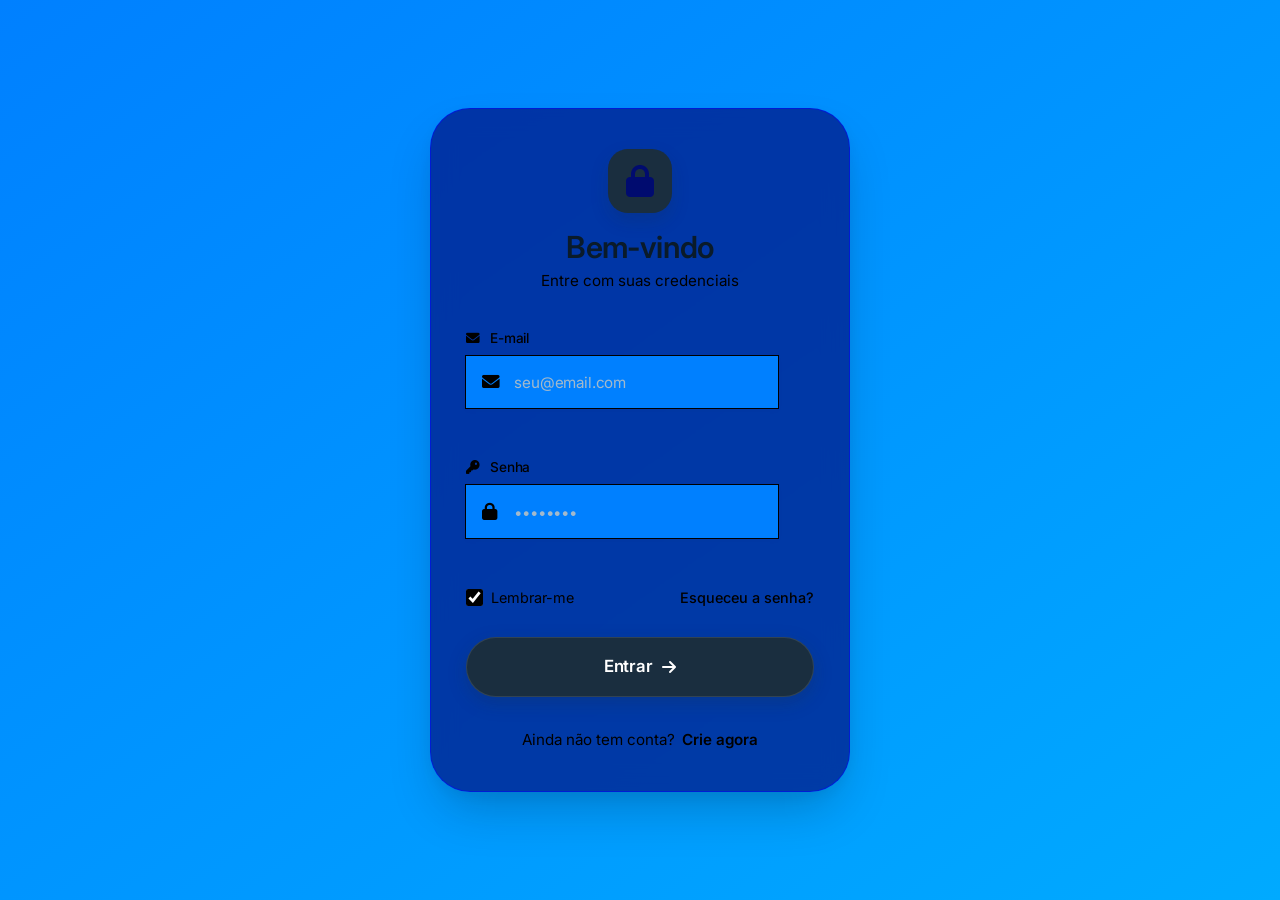
==== bola/index.html @ 96d5efcc "fazendo a parte do cadastro" ====
<!DOCTYPE html>
<html lang="pt-BR">
<head>
    <link href="https://cdn.jsdelivr.net/npm/bootstrap@5.3.8/dist/css/bootstrap.min.css" rel="stylesheet">
    <script src="https://cdn.jsdelivr.net/npm/bootstrap@5.3.8/dist/js/bootstrap.bundle.min.js"></script>
    <script class="js"></script>
    <link rel="stylesheet" href="style.css">
     <meta charset="UTF-8">
  <meta name="viewport" content="width=device-width, initial-scale=1.0">
  <title>Login · Modelo</title>
  <!-- Google Fonts para uma tipografia clean -->
  <link rel="preconnect" href="https://fonts.googleapis.com">
  <link rel="preconnect" href="https://fonts.gstatic.com" crossorigin>
  <link href="https://fonts.googleapis.com/css2?family=Inter:opsz,wght@14..32,400;14..32,500;14..32,600&display=swap" rel="stylesheet">
  <!-- Font Awesome 6 (ícones) -->
  <link rel="stylesheet" href="https://cdnjs.cloudflare.com/ajax/libs/font-awesome/6.0.0-beta3/css/all.min.css">
  <style>
    * {
      margin: 0;
      padding: 0;
      box-sizing: border-box;
    }


  </style>
</head>
<body>
  <div class="login-card" role="main" aria-label="Painel de login">
    <!-- cabeçalho -->
    <div class="login-header">
      <div class="icon-logo">
        <i class="fas fa-lock"></i>
      </div>
      <h1>Bem-vindo</h1>
      <p>Entre com suas credenciais</p>
    </div>

    <!-- formulário -->
    <form id="loginForm" novalidate>
      <!-- campo e-mail -->
      <div class="input-group" id="emailGroup">
        <label for="email"><i class="fas fa-envelope" style="margin-right: 6px;"></i> E-mail</label>
        <div class="input-wrapper">
          <i class="fas fa-envelope"></i>
          <input 
            type="email" 
            id="email" 
            placeholder="seu@email.com" 
            autocomplete="email"
            required
          >
        </div>
        <div class="error-message" id="emailError">E-mail inválido</div>
      </div>

      <!-- campo senha -->
      <div class="input-group" id="passwordGroup">
        <label for="password"><i class="fas fa-key" style="margin-right: 6px;"></i> Senha</label>
        <div class="input-wrapper">
          <i class="fas fa-lock"></i>
          <input 
            type="password" 
            id="password" 
            placeholder="••••••••" 
            autocomplete="current-password"
            required
            minlength="6"
          >
        </div>
        <div class="error-message" id="passwordError">Mínimo 6 caracteres</div>
      </div>

      <!-- opções -->
      <div class="login-options">
        <label class="remember">
          <input type="checkbox" checked> Lembrar-me
        </label>
        <div class="forgot">
          <a href="#" aria-label="Recuperar senha">Esqueceu a senha?</a>
        </div>
      </div>

      <!-- botão -->
      <button type="submit" class="btn-login" id="loginBtn">
        <span>Entrar</span>
        <i class="fas fa-arrow-right"></i>
      </button>

      <!-- mensagem de sucesso (exibida via JS) -->
      <div class="login-success" id="loginSuccess">
        <i class="fas fa-check-circle"></i> Login simulado com sucesso!
      </div>
    </form>

    <!-- rodapé cadastro -->
    <div class="signup-footer">
      Ainda não tem conta? <a href="#">Crie agora</a>
    </div>
  </div>

  <script>
---- bola/style.css ----
body {
    font-family: 'Inter', sans-serif;
    min-height: 100vh;
    display: flex;
    align-items: center;
    justify-content: center;
    background: linear-gradient(145deg, #0080ff 0%, #00aaff 100%);
    padding: 1.5rem;
  }

  /* Card principal – elevado e com vidro fosco */
  .login-card {
    background: rgba(0, 17, 129, 0.7);
    backdrop-filter: blur(12px);
    -webkit-backdrop-filter: blur(12px);
    border-radius: 2.5rem;
    box-shadow: 0 25px 50px -12px rgba(0, 20, 30, 0.25), 0 4px 18px rgba(0, 0, 0, 0.05);
    padding: 2.5rem 2.2rem;
    max-width: 420px;
    width: 100%;
    border: 1px solid rgba(0, 0, 255, 0.5);
    transition: box-shadow 0.3s ease, transform 0.2s;
  }

  .login-card:hover {
    box-shadow: 0 30px 60px -14px rgba(0, 40, 60, 0.3);
    transform: translateY(-2px);
  }

  /* Cabeçalho */
  .login-header {
    text-align: center;
    margin-bottom: 2.2rem;
  }

  .login-header .icon-logo {
    display: inline-flex;
    align-items: center;
    justify-content: center;
    background: #1a2e3f;
    color: rgb(0, 11, 111);
    width: 64px;
    height: 64px;
    border-radius: 20px;
    font-size: 2rem;
    margin-bottom: 1rem;
    box-shadow: 0 8px 18px rgba(26, 46, 63, 0.2);
    transition: background 0.2s;
  }

  .login-header h1 {
    font-weight: 600;
    font-size: 1.9rem;
    letter-spacing: -0.02em;
    color: #0a1b2a;
    margin-bottom: 0.3rem;
  }

  .login-header p {
    color: #000000;
    font-weight: 400;
    font-size: 0.95rem;
  }

  /* Campos do formulário */
  .input-group {
    margin-bottom: 1.5rem;
    position: relative;
  }

  .input-group label {
    display: block;
    font-size: 0.85rem;
    font-weight: 500;
    color: #000000;
    margin-bottom: 0.4rem;
    letter-spacing: -0.01em;
  }

  .input-group .input-wrapper {
    position: relative;
    display: flex;
    align-items: center;
    background: rgb(0, 128, 255);
    border-radius: 1.4rem;
    border: 1.5px solid #000000;
    transition: border-color 0.2s, box-shadow 0.2s;
    box-shadow: 0 2px 6px rgba(0, 0, 0, 0.02);
  }

  .input-group .input-wrapper:focus-within {
    border-color: #1a5a7a;
    box-shadow: 0 4px 12px rgba(26, 90, 122, 0.15);
  }

  .input-group .input-wrapper i {
    position: absolute;
    left: 1rem;
    color: #000000;
    font-size: 1.1rem;
    pointer-events: none;
    transition: color 0.2s;
  }

  .input-group .input-wrapper:focus-within i {
    color: #1a5a7a;
  }

  .input-group input {
    width: 100%;
    padding: 0.9rem 1rem 0.9rem 3rem;
    border: none;
    background: transparent;
    font-family: 'Inter', sans-serif;
    font-size: 1rem;
    font-weight: 500;
    color: #0a1b2a;
    outline: none;
    border-radius: 1.4rem;
    letter-spacing: -0.01em;
  }

  .input-group input::placeholder {
    color: #a3b9cb;
    font-weight: 400;
    font-size: 0.95rem;
  }

  /* opções (lembrar + esqueceu) */
  .login-options {
    display: flex;
    align-items: center;
    justify-content: space-between;
    margin: 1.2rem 0 1.8rem;
    font-size: 0.9rem;
  }

  .login-options .remember {
    display: flex;
    align-items: center;
    gap: 0.5rem;
    color: #000000;
    cursor: pointer;
  }

  .login-options .remember input[type="checkbox"] {
    width: 17px;
    height: 17px;
    accent-color: #000000;
    border-radius: 5px;
    cursor: pointer;
  }

  .login-options .forgot a {
    color: #000000;
    text-decoration: none;
    font-weight: 500;
    border-bottom: 1px solid transparent;
    transition: border-color 0.2s;
  }

  .login-options .forgot a:hover {
    border-color: #1a5a7a;
  }

  /* Botão principal */
  .btn-login {
    width: 100%;
    background: #1a2e3f;
    border: none;
    padding: 1rem;
    border-radius: 3rem;
    color: white;
    font-weight: 600;
    font-size: 1.05rem;
    font-family: 'Inter', sans-serif;
    letter-spacing: -0.01em;
    display: flex;
    align-items: center;
    justify-content: center;
    gap: 0.6rem;
    cursor: pointer;
    transition: background 0.25s, transform 0.1s, box-shadow 0.25s;
    box-shadow: 0 6px 18px rgba(26, 46, 63, 0.25);
    border: 1px solid rgba(255, 255, 255, 0.1);
  }

  .btn-login i {
    font-size: 1rem;
    transition: transform 0.2s;
  }

  .btn-login:hover {
    background: #0f283b;
    box-shadow: 0 8px 24px rgba(26, 46, 63, 0.35);
    transform: scale(1.01);
  }

  .btn-login:active {
    transform: scale(0.97);
  }

  .btn-login:hover i {
    transform: translateX(4px);
  }

  /* rodapé cadastro */
  .signup-footer {
    text-align: center;
    margin-top: 2rem;
    color: #000000;
    font-size: 0.95rem;
  }

  .signup-footer a {
    color: #000000;
    font-weight: 600;
    text-decoration: none;
    border-bottom: 1px solid transparent;
    transition: border-color 0.2s;
    margin-left: 0.2rem;
  }

  .signup-footer a:hover {
    border-color: #1a5a7a;
  }

  /* validação / mensagem de erro (dinâmica com JS) */
  .input-group .error-message {
    font-size: 0.75rem;
    color: #c73a3a;
    margin-top: 0.3rem;
    margin-left: 0.5rem;
    font-weight: 500;
    min-height: 1.2rem;
    opacity: 0;
    transition: opacity 0.2s ease;
  }

  .input-group .error-message.show {
    opacity: 1;
  }

  .input-group.error .input-wrapper {
    border-color: #c73a3a;
    box-shadow: 0 2px 8px rgba(199, 58, 58, 0.12);
  }

  .input-group.error .input-wrapper:focus-within {
    border-color: #c73a3a;
    box-shadow: 0 4px 12px rgba(199, 58, 58, 0.2);
  }

  .input-group.error .input-wrapper i {
    color: #c73a3a;
  }

  /* feedback visual para sucesso (pequeno) */
  .login-success {
    display: none;
    background: #4000ff;
    color: #0f4c3a;
    border-radius: 3rem;
    padding: 0.7rem 1rem;
    text-align: center;
    font-weight: 500;
    font-size: 0.9rem;
    margin-top: 1.2rem;
    border: 1px solid #b7dfd0;
    align-items: center;
    justify-content: center;
    gap: 0.5rem;
  }

  .login-success.show {
    display: flex;
  }

  /* responsividade */
  @media (max-width: 480px) {
    .login-card {
      padding: 2rem 1.5rem;
      border-radius: 2rem;
    }
    .login-header h1 {
      font-size: 1.7rem;
    }
    .input-group input {
      padding: 0.8rem 1rem 0.8rem 2.8rem;
      font-size: 0.95rem;
    }
    .login-options {
      flex-direction: column;
      align-items: flex-start;
      gap: 0.5rem;
    }
  }
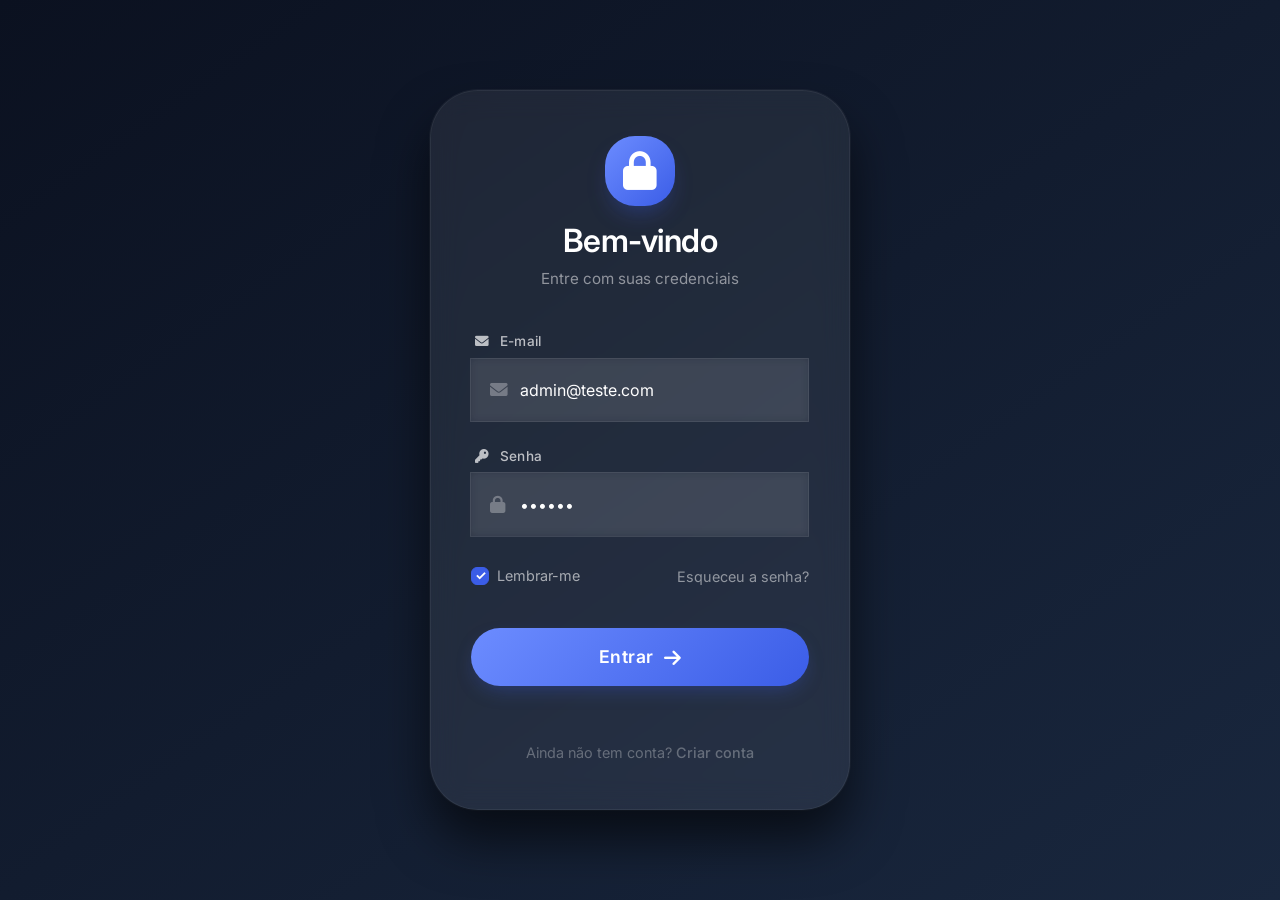
==== commit c0082553: "area do cadatros e vendo onde salva os dados" ====
--- a/bola/index.html
+++ b/bola/index.html
@@ -1,101 +1,160 @@
 <!DOCTYPE html>
 <html lang="pt-BR">
 <head>
+    <meta charset="UTF-8">
+    <meta name="viewport" content="width=device-width, initial-scale=1.0">
+    <title>Login · Modelo</title>
+
+    <!-- BIBLIOTECAS EXTERNAS -->
     <link href="https://cdn.jsdelivr.net/npm/bootstrap@5.3.8/dist/css/bootstrap.min.css" rel="stylesheet">
-    <script src="https://cdn.jsdelivr.net/npm/bootstrap@5.3.8/dist/js/bootstrap.bundle.min.js"></script>
-    <script class="js"></script>
+    <link rel="preconnect" href="https://fonts.googleapis.com">
+    <link rel="preconnect" href="https://fonts.gstatic.com" crossorigin>
+    <link href="https://fonts.googleapis.com/css2?family=Inter:opsz,wght@14..32,400;14..32,500;14..32,600&display=swap" rel="stylesheet">
+    <link rel="stylesheet" href="https://cdnjs.cloudflare.com/ajax/libs/font-awesome/6.0.0-beta3/css/all.min.css">
+    <!-- ===== SEU CSS ===== -->
     <link rel="stylesheet" href="style.css">
-     <meta charset="UTF-8">
-  <meta name="viewport" content="width=device-width, initial-scale=1.0">
-  <title>Login · Modelo</title>
-  <!-- Google Fonts para uma tipografia clean -->
-  <link rel="preconnect" href="https://fonts.googleapis.com">
-  <link rel="preconnect" href="https://fonts.gstatic.com" crossorigin>
-  <link href="https://fonts.googleapis.com/css2?family=Inter:opsz,wght@14..32,400;14..32,500;14..32,600&display=swap" rel="stylesheet">
-  <!-- Font Awesome 6 (ícones) -->
-  <link rel="stylesheet" href="https://cdnjs.cloudflare.com/ajax/libs/font-awesome/6.0.0-beta3/css/all.min.css">
-  <style>
-    * {
-      margin: 0;
-      padding: 0;
-      box-sizing: border-box;
-    }
-
-
-  </style>
 </head>
 <body>
-  <div class="login-card" role="main" aria-label="Painel de login">
-    <!-- cabeçalho -->
-    <div class="login-header">
-      <div class="icon-logo">
-        <i class="fas fa-lock"></i>
-      </div>
-      <h1>Bem-vindo</h1>
-      <p>Entre com suas credenciais</p>
+    <div class="login-card" role="main" aria-label="Painel de login">
+        <!-- CABEÇALHO -->
+        <div class="login-header">
+            <div class="icon-logo">
+                <i class="fas fa-lock"></i>
+            </div>
+            <h1 id="panelTitle">Bem-vindo</h1>
+            <p id="panelSubtitle">Entre com suas credenciais</p>
+        </div>
+
+        <!-- PAINEL LOGIN -->
+        <div id="loginPanel">
+            <form class="auth-form" id="loginForm" novalidate>
+                <!-- E-mail -->
+                <div class="input-group" id="emailGroup">
+                    <label for="email">
+                        <i class="fas fa-envelope" style="margin-right: 6px;"></i> E-mail
+                    </label>
+                    <div class="input-wrapper">
+                        <i class="fas fa-envelope"></i>
+                        <input type="email" id="email" placeholder="seu@email.com" autocomplete="email" required>
+                    </div>
+                    <div class="error-message" id="emailError">E-mail inválido</div>
+                </div>
+
+                <!-- Senha -->
+                <div class="input-group" id="passwordGroup">
+                    <label for="password">
+                        <i class="fas fa-key" style="margin-right: 6px;"></i> Senha
+                    </label>
+                    <div class="input-wrapper">
+                        <i class="fas fa-lock"></i>
+                        <input type="password" id="password" placeholder="••••••••" autocomplete="current-password" required minlength="6">
+                    </div>
+                    <div class="error-message" id="passwordError">Mínimo 6 caracteres</div>
+                </div>
+
+                <!-- Opções -->
+                <div class="login-options">
+                    <label class="remember">
+                        <input type="checkbox" id="rememberCheck" checked> Lembrar-me
+                    </label>
+                    <div class="forgot">
+                        <a href="#" id="forgotLink" aria-label="Recuperar senha">Esqueceu a senha?</a>
+                    </div>
+                </div>
+
+                <!-- Botão Entrar -->
+                <button type="submit" class="btn-login" id="loginBtn">
+                    <span>Entrar</span>
+                    <i class="fas fa-arrow-right"></i>
+                </button>
+
+                <!-- Mensagem -->
+                <div class="login-success" id="loginSuccess">
+                    <i class="fas fa-check-circle"></i> 
+                    <span id="loginMsgText">Login simulado com sucesso!</span>
+                </div>
+            </form>
+
+            <div class="signup-footer">
+                Ainda não tem conta? <a id="showSignupLink">Criar conta</a>
+            </div>
+        </div>
+
+        <!-- PAINEL CRIAR CONTA -->
+        <div id="signupPanel">
+            <form class="auth-form" id="signupForm" novalidate>
+                <!-- Nome -->
+                <div class="input-group">
+                    <label for="signupName">
+                        <i class="fas fa-user" style="margin-right:6px;"></i> Nome completo
+                    </label>
+                    <div class="input-wrapper">
+                        <i class="fas fa-user"></i>
+                        <input type="text" id="signupName" placeholder="Seu nome" required>
+                    </div>
+                    <div class="error-message" id="signupNameError">Nome é obrigatório</div>
+                </div>
+
+                <!-- E-mail -->
+                <div class="input-group">
+                    <label for="signupEmail">
+                        <i class="fas fa-envelope" style="margin-right:6px;"></i> E-mail
+                    </label>
+                    <div class="input-wrapper">
+                        <i class="fas fa-envelope"></i>
+                        <input type="email" id="signupEmail" placeholder="seu@email.com" required>
+                    </div>
+                    <div class="error-message" id="signupEmailError">E-mail inválido</div>
+                </div>
+
+                <!-- Senha -->
+                <div class="input-group">
+                    <label for="signupPassword">
+                        <i class="fas fa-key" style="margin-right:6px;"></i> Senha
+                    </label>
+                    <div class="input-wrapper">
+                        <i class="fas fa-lock"></i>
+                        <input type="password" id="signupPassword" placeholder="Mínimo 6 caracteres" required minlength="6">
+                    </div>
+                    <div class="error-message" id="signupPasswordError">Mínimo 6 caracteres</div>
+                </div>
+
+                <!-- Confirmar senha -->
+                <div class="input-group">
+                    <label for="signupConfirm">
+                        <i class="fas fa-check-circle" style="margin-right:6px;"></i> Confirmar senha
+                    </label>
+                    <div class="input-wrapper">
+                        <i class="fas fa-check"></i>
+                        <input type="password" id="signupConfirm" placeholder="Digite novamente" required minlength="6">
+                    </div>
+                    <div class="error-message" id="signupConfirmError">As senhas não coincidem</div>
+                </div>
+
+                <!-- Botão Criar conta -->
+                <button type="submit" class="btn-login" id="signupBtn">
+                    <span>Criar conta</span>
+                    <i class="fas fa-user-plus"></i>
+                </button>
+
+                <!-- Mensagem -->
+                <div class="login-success" id="signupSuccess">
+                    <i class="fas fa-check-circle"></i> 
+                    <span id="signupMsgText">Conta criada com sucesso!</span>
+                </div>
+            </form>
+
+            <div class="signup-footer">
+                Já tem uma conta? <a id="showLoginLink">Entrar</a>
+            </div>
+        </div>
     </div>
 
-    <!-- formulário -->
-    <form id="loginForm" novalidate>
-      <!-- campo e-mail -->
-      <div class="input-group" id="emailGroup">
-        <label for="email"><i class="fas fa-envelope" style="margin-right: 6px;"></i> E-mail</label>
-        <div class="input-wrapper">
-          <i class="fas fa-envelope"></i>
-          <input 
-            type="email" 
-            id="email" 
-            placeholder="seu@email.com" 
-            autocomplete="email"
-            required
-          >
-        </div>
-        <div class="error-message" id="emailError">E-mail inválido</div>
-      </div>
-
-      <!-- campo senha -->
-      <div class="input-group" id="passwordGroup">
-        <label for="password"><i class="fas fa-key" style="margin-right: 6px;"></i> Senha</label>
-        <div class="input-wrapper">
-          <i class="fas fa-lock"></i>
-          <input 
-            type="password" 
-            id="password" 
-            placeholder="••••••••" 
-            autocomplete="current-password"
-            required
-            minlength="6"
-          >
-        </div>
-        <div class="error-message" id="passwordError">Mínimo 6 caracteres</div>
-      </div>
-
-      <!-- opções -->
-      <div class="login-options">
-        <label class="remember">
-          <input type="checkbox" checked> Lembrar-me
-        </label>
-        <div class="forgot">
-          <a href="#" aria-label="Recuperar senha">Esqueceu a senha?</a>
-        </div>
-      </div>
-
-      <!-- botão -->
-      <button type="submit" class="btn-login" id="loginBtn">
-        <span>Entrar</span>
-        <i class="fas fa-arrow-right"></i>
-      </button>
-
-      <!-- mensagem de sucesso (exibida via JS) -->
-      <div class="login-success" id="loginSuccess">
-        <i class="fas fa-check-circle"></i> Login simulado com sucesso!
-      </div>
-    </form>
-
-    <!-- rodapé cadastro -->
-    <div class="signup-footer">
-      Ainda não tem conta? <a href="#">Crie agora</a>
-    </div>
-  </div>
-
-  <script>+    <!-- ========================================== -->
+    <!-- ⚠️ LINK DO JAVASCRIPT (TEM QUE ESTAR AQUI) -->
+    <!-- ========================================== -->
+    <script src="https://cdn.jsdelivr.net/npm/bootstrap@5.3.8/dist/js/bootstrap.bundle.min.js"></script>
+    <script src="script.js"></script>
+    <!-- ⚠️ SE O JS ESTIVER EM OUTRA PASTA, use: src="js/script.js" -->
+</body>
+</html>
--- a/bola/style.css
+++ b/bola/style.css
@@ -1,297 +1,340 @@
-body {
-    font-family: 'Inter', sans-serif;
-    min-height: 100vh;
-    display: flex;
-    align-items: center;
-    justify-content: center;
-    background: linear-gradient(145deg, #0080ff 0%, #00aaff 100%);
-    padding: 1.5rem;
-  }
-
-  /* Card principal – elevado e com vidro fosco */
-  .login-card {
-    background: rgba(0, 17, 129, 0.7);
-    backdrop-filter: blur(12px);
-    -webkit-backdrop-filter: blur(12px);
-    border-radius: 2.5rem;
-    box-shadow: 0 25px 50px -12px rgba(0, 20, 30, 0.25), 0 4px 18px rgba(0, 0, 0, 0.05);
-    padding: 2.5rem 2.2rem;
-    max-width: 420px;
-    width: 100%;
-    border: 1px solid rgba(0, 0, 255, 0.5);
-    transition: box-shadow 0.3s ease, transform 0.2s;
-  }
-
-  .login-card:hover {
-    box-shadow: 0 30px 60px -14px rgba(0, 40, 60, 0.3);
-    transform: translateY(-2px);
-  }
-
-  /* Cabeçalho */
-  .login-header {
-    text-align: center;
-    margin-bottom: 2.2rem;
-  }
-
-  .login-header .icon-logo {
-    display: inline-flex;
-    align-items: center;
-    justify-content: center;
-    background: #1a2e3f;
-    color: rgb(0, 11, 111);
-    width: 64px;
-    height: 64px;
-    border-radius: 20px;
-    font-size: 2rem;
-    margin-bottom: 1rem;
-    box-shadow: 0 8px 18px rgba(26, 46, 63, 0.2);
-    transition: background 0.2s;
-  }
-
-  .login-header h1 {
-    font-weight: 600;
-    font-size: 1.9rem;
-    letter-spacing: -0.02em;
-    color: #0a1b2a;
-    margin-bottom: 0.3rem;
-  }
-
-  .login-header p {
-    color: #000000;
-    font-weight: 400;
-    font-size: 0.95rem;
-  }
-
-  /* Campos do formulário */
-  .input-group {
-    margin-bottom: 1.5rem;
-    position: relative;
-  }
-
-  .input-group label {
-    display: block;
-    font-size: 0.85rem;
-    font-weight: 500;
-    color: #000000;
-    margin-bottom: 0.4rem;
-    letter-spacing: -0.01em;
-  }
-
-  .input-group .input-wrapper {
-    position: relative;
-    display: flex;
-    align-items: center;
-    background: rgb(0, 128, 255);
-    border-radius: 1.4rem;
-    border: 1.5px solid #000000;
-    transition: border-color 0.2s, box-shadow 0.2s;
-    box-shadow: 0 2px 6px rgba(0, 0, 0, 0.02);
-  }
-
-  .input-group .input-wrapper:focus-within {
-    border-color: #1a5a7a;
-    box-shadow: 0 4px 12px rgba(26, 90, 122, 0.15);
-  }
-
-  .input-group .input-wrapper i {
-    position: absolute;
-    left: 1rem;
-    color: #000000;
-    font-size: 1.1rem;
-    pointer-events: none;
-    transition: color 0.2s;
-  }
-
-  .input-group .input-wrapper:focus-within i {
-    color: #1a5a7a;
-  }
-
-  .input-group input {
-    width: 100%;
-    padding: 0.9rem 1rem 0.9rem 3rem;
-    border: none;
-    background: transparent;
-    font-family: 'Inter', sans-serif;
-    font-size: 1rem;
-    font-weight: 500;
-    color: #0a1b2a;
-    outline: none;
-    border-radius: 1.4rem;
-    letter-spacing: -0.01em;
-  }
-
-  .input-group input::placeholder {
-    color: #a3b9cb;
-    font-weight: 400;
-    font-size: 0.95rem;
-  }
-
-  /* opções (lembrar + esqueceu) */
-  .login-options {
-    display: flex;
-    align-items: center;
-    justify-content: space-between;
-    margin: 1.2rem 0 1.8rem;
-    font-size: 0.9rem;
-  }
-
-  .login-options .remember {
-    display: flex;
-    align-items: center;
-    gap: 0.5rem;
-    color: #000000;
-    cursor: pointer;
-  }
-
-  .login-options .remember input[type="checkbox"] {
-    width: 17px;
-    height: 17px;
-    accent-color: #000000;
-    border-radius: 5px;
-    cursor: pointer;
-  }
-
-  .login-options .forgot a {
-    color: #000000;
-    text-decoration: none;
-    font-weight: 500;
-    border-bottom: 1px solid transparent;
-    transition: border-color 0.2s;
-  }
-
-  .login-options .forgot a:hover {
-    border-color: #1a5a7a;
-  }
-
-  /* Botão principal */
-  .btn-login {
-    width: 100%;
-    background: #1a2e3f;
-    border: none;
-    padding: 1rem;
-    border-radius: 3rem;
-    color: white;
-    font-weight: 600;
-    font-size: 1.05rem;
-    font-family: 'Inter', sans-serif;
-    letter-spacing: -0.01em;
-    display: flex;
-    align-items: center;
-    justify-content: center;
-    gap: 0.6rem;
-    cursor: pointer;
-    transition: background 0.25s, transform 0.1s, box-shadow 0.25s;
-    box-shadow: 0 6px 18px rgba(26, 46, 63, 0.25);
-    border: 1px solid rgba(255, 255, 255, 0.1);
-  }
-
-  .btn-login i {
-    font-size: 1rem;
-    transition: transform 0.2s;
-  }
-
-  .btn-login:hover {
-    background: #0f283b;
-    box-shadow: 0 8px 24px rgba(26, 46, 63, 0.35);
-    transform: scale(1.01);
-  }
-
-  .btn-login:active {
-    transform: scale(0.97);
-  }
-
-  .btn-login:hover i {
-    transform: translateX(4px);
-  }
-
-  /* rodapé cadastro */
-  .signup-footer {
-    text-align: center;
-    margin-top: 2rem;
-    color: #000000;
-    font-size: 0.95rem;
-  }
-
-  .signup-footer a {
-    color: #000000;
-    font-weight: 600;
-    text-decoration: none;
-    border-bottom: 1px solid transparent;
-    transition: border-color 0.2s;
-    margin-left: 0.2rem;
-  }
-
-  .signup-footer a:hover {
-    border-color: #1a5a7a;
-  }
-
-  /* validação / mensagem de erro (dinâmica com JS) */
-  .input-group .error-message {
-    font-size: 0.75rem;
-    color: #c73a3a;
-    margin-top: 0.3rem;
-    margin-left: 0.5rem;
-    font-weight: 500;
-    min-height: 1.2rem;
-    opacity: 0;
-    transition: opacity 0.2s ease;
-  }
-
-  .input-group .error-message.show {
-    opacity: 1;
-  }
-
-  .input-group.error .input-wrapper {
-    border-color: #c73a3a;
-    box-shadow: 0 2px 8px rgba(199, 58, 58, 0.12);
-  }
-
-  .input-group.error .input-wrapper:focus-within {
-    border-color: #c73a3a;
-    box-shadow: 0 4px 12px rgba(199, 58, 58, 0.2);
-  }
-
-  .input-group.error .input-wrapper i {
-    color: #c73a3a;
-  }
-
-  /* feedback visual para sucesso (pequeno) */
-  .login-success {
-    display: none;
-    background: #4000ff;
-    color: #0f4c3a;
-    border-radius: 3rem;
-    padding: 0.7rem 1rem;
-    text-align: center;
-    font-weight: 500;
-    font-size: 0.9rem;
-    margin-top: 1.2rem;
-    border: 1px solid #b7dfd0;
-    align-items: center;
-    justify-content: center;
-    gap: 0.5rem;
-  }
-
-  .login-success.show {
-    display: flex;
-  }
-
-  /* responsividade */
-  @media (max-width: 480px) {
-    .login-card {
-      padding: 2rem 1.5rem;
-      border-radius: 2rem;
-    }
-    .login-header h1 {
-      font-size: 1.7rem;
-    }
-    .input-group input {
-      padding: 0.8rem 1rem 0.8rem 2.8rem;
-      font-size: 0.95rem;
-    }
-    .login-options {
-      flex-direction: column;
-      align-items: flex-start;
-      gap: 0.5rem;
-    }
-  }+
+        * {
+            margin: 0;
+            padding: 0;
+            box-sizing: border-box;
+        }
+
+        body {
+            min-height: 100vh;
+            display: flex;
+            align-items: center;
+            justify-content: center;
+            background: linear-gradient(145deg, #0b1120 0%, #19273e 100%);
+            padding: 1.5rem;
+            font-family: 'Inter', sans-serif;
+        }
+
+        /* ============================================
+           CARTÃO PRINCIPAL
+           ============================================ */
+        .login-card {
+            background: rgba(255, 255, 255, 0.07);
+            backdrop-filter: blur(14px);
+            -webkit-backdrop-filter: blur(14px);
+            border-radius: 48px;
+            padding: 2.8rem 2.5rem;
+            max-width: 420px;
+            width: 100%;
+            box-shadow: 0 30px 50px rgba(0, 0, 0, 0.6), 0 0 0 1px rgba(255, 255, 255, 0.05);
+            border: 1px solid rgba(255, 255, 255, 0.06);
+            transition: transform 0.25s ease;
+        }
+
+        .login-card:hover {
+            transform: scale(1.01);
+        }
+
+        /* ============================================
+           CABEÇALHO
+           ============================================ */
+        .login-header {
+            text-align: center;
+            margin-bottom: 2.5rem;
+        }
+
+        .icon-logo {
+            background: linear-gradient(135deg, #6c8cff, #3b5de7);
+            width: 70px;
+            height: 70px;
+            border-radius: 30px;
+            display: flex;
+            align-items: center;
+            justify-content: center;
+            margin: 0 auto 1rem;
+            font-size: 2.4rem;
+            color: white;
+            box-shadow: 0 12px 24px -8px rgba(59, 93, 231, 0.4);
+        }
+
+        .login-header h1 {
+            font-size: 2rem;
+            font-weight: 600;
+            color: #ffffff;
+            letter-spacing: -0.5px;
+        }
+
+        .login-header p {
+            color: rgba(255, 255, 255, 0.5);
+            font-size: 0.95rem;
+            margin-top: 6px;
+            font-weight: 400;
+        }
+
+        /* ============================================
+           FORMULÁRIO
+           ============================================ */
+        .auth-form {
+            display: flex;
+            flex-direction: column;
+            gap: 1.5rem;
+        }
+
+        .input-group {
+            display: flex;
+            flex-direction: column;
+            gap: 6px;
+        }
+
+        .input-group label {
+            color: rgba(255, 255, 255, 0.7);
+            font-size: 0.85rem;
+            font-weight: 500;
+            letter-spacing: 0.3px;
+            margin-left: 4px;
+        }
+
+        .input-wrapper {
+            display: flex;
+            align-items: center;
+            background: rgba(255, 255, 255, 0.06);
+            border-radius: 30px;
+            padding: 0.2rem 1.2rem;
+            border: 1px solid rgba(255, 255, 255, 0.08);
+            transition: all 0.2s;
+            backdrop-filter: blur(4px);
+        }
+
+        .input-wrapper:focus-within {
+            border-color: #6c8cff;
+            background: rgba(255, 255, 255, 0.09);
+            box-shadow: 0 0 0 4px rgba(108, 140, 255, 0.15);
+        }
+
+        .input-wrapper i {
+            color: rgba(255, 255, 255, 0.3);
+            font-size: 1.1rem;
+            margin-right: 12px;
+            width: 20px;
+            transition: color 0.2s;
+        }
+
+        .input-wrapper:focus-within i {
+            color: #6c8cff;
+        }
+
+        .input-wrapper input {
+            width: 100%;
+            background: transparent;
+            border: none;
+            padding: 1rem 0;
+            font-size: 1rem;
+            color: #ffffff;
+            outline: none;
+        }
+
+        .input-wrapper input::placeholder {
+            color: rgba(255, 255, 255, 0.25);
+            font-weight: 300;
+        }
+
+        /* ============================================
+           MENSAGENS DE ERRO
+           ============================================ */
+        .error-message {
+            color: #ff6b6b;
+            font-size: 0.8rem;
+            margin-top: 4px;
+            margin-left: 12px;
+            display: none;
+        }
+
+        .error-message.visible {
+            display: block;
+        }
+
+        /* ============================================
+           OPÇÕES (LEMBRAR + ESQUECI)
+           ============================================ */
+        .login-options {
+            display: flex;
+            align-items: center;
+            justify-content: space-between;
+            margin: 0.2rem 0 0.4rem;
+        }
+
+        .remember {
+            display: flex;
+            align-items: center;
+            gap: 8px;
+            color: rgba(255, 255, 255, 0.6);
+            font-size: 0.9rem;
+            cursor: pointer;
+        }
+
+        .remember input[type="checkbox"] {
+            appearance: none;
+            width: 18px;
+            height: 18px;
+            background: rgba(255, 255, 255, 0.08);
+            border-radius: 6px;
+            border: 1px solid rgba(255, 255, 255, 0.15);
+            cursor: pointer;
+            transition: 0.15s;
+            display: flex;
+            align-items: center;
+            justify-content: center;
+        }
+
+        .remember input[type="checkbox"]:checked {
+            background: #3b5de7;
+            border-color: #3b5de7;
+            position: relative;
+        }
+
+        .remember input[type="checkbox"]:checked::after {
+            content: "✓";
+            color: white;
+            font-size: 13px;
+            font-weight: 700;
+        }
+
+        .forgot a {
+            color: rgba(255, 255, 255, 0.5);
+            font-size: 0.9rem;
+            text-decoration: none;
+            transition: 0.2s;
+            border-bottom: 1px dotted transparent;
+        }
+
+        .forgot a:hover {
+            color: #6c8cff;
+            border-bottom-color: #6c8cff;
+        }
+
+        /* ============================================
+           BOTÃO PRINCIPAL
+           ============================================ */
+        .btn-login {
+            background: linear-gradient(135deg, #6c8cff, #3b5de7);
+            border: none;
+            padding: 1rem;
+            border-radius: 40px;
+            font-weight: 600;
+            font-size: 1.1rem;
+            color: white;
+            cursor: pointer;
+            transition: all 0.25s;
+            margin-top: 0.6rem;
+            letter-spacing: 0.5px;
+            box-shadow: 0 8px 20px -6px rgba(59, 93, 231, 0.35);
+            display: flex;
+            align-items: center;
+            justify-content: center;
+            gap: 10px;
+            width: 100%;
+        }
+
+        .btn-login:hover {
+            transform: translateY(-3px);
+            box-shadow: 0 14px 28px -8px rgba(59, 93, 231, 0.5);
+            background: linear-gradient(135deg, #7b99ff, #4a6af0);
+        }
+
+        .btn-login:active {
+            transform: scale(0.97);
+        }
+
+        .btn-login i {
+            font-size: 1.2rem;
+            transition: transform 0.2s;
+        }
+
+        /* ============================================
+           MENSAGEM DE SUCESSO/ERRO
+           ============================================ */
+        .login-success {
+            text-align: center;
+            font-size: 0.95rem;
+            padding: 0.6rem;
+            border-radius: 30px;
+            display: none;
+            background: rgba(125, 223, 154, 0.15);
+            color: #7ddf9a;
+            border: 1px solid rgba(125, 223, 154, 0.2);
+        }
+
+        .login-success.error {
+            background: rgba(255, 107, 107, 0.15);
+            color: #ff6b6b;
+            border-color: rgba(255, 107, 107, 0.2);
+        }
+
+        .login-success.show {
+            display: block;
+        }
+
+        .login-success i {
+            margin-right: 8px;
+        }
+
+        /* ============================================
+           RODAPÉ
+           ============================================ */
+        .signup-footer {
+            text-align: center;
+            margin-top: 2rem;
+            color: rgba(255, 255, 255, 0.3);
+            font-size: 0.9rem;
+        }
+
+        .signup-footer a {
+            color: rgba(255, 255, 255, 0.6);
+            text-decoration: none;
+            font-weight: 500;
+            transition: 0.2s;
+            border-bottom: 1px dotted transparent;
+            cursor: pointer;
+        }
+
+        .signup-footer a:hover {
+            color: #6c8cff;
+            border-bottom-color: #6c8cff;
+        }
+
+        /* ============================================
+           PAINÉIS (LOGIN / CRIAR CONTA)
+           ============================================ */
+        #signupPanel {
+            display: none;
+            flex-direction: column;
+            gap: 1.5rem;
+        }
+
+        #signupPanel.active {
+            display: flex;
+        }
+
+        #loginPanel {
+            display: flex;
+            flex-direction: column;
+            gap: 1.5rem;
+        }
+
+        #loginPanel.hidden {
+            display: none;
+        }
+
+        /* ============================================
+           RESPONSIVIDADE
+           ============================================ */
+        @media (max-width: 460px) {
+            .login-card {
+                padding: 2rem 1.5rem;
+                border-radius: 32px;
+            }
+            .login-header h1 {
+                font-size: 1.7rem;
+            }
+        }
+ 
